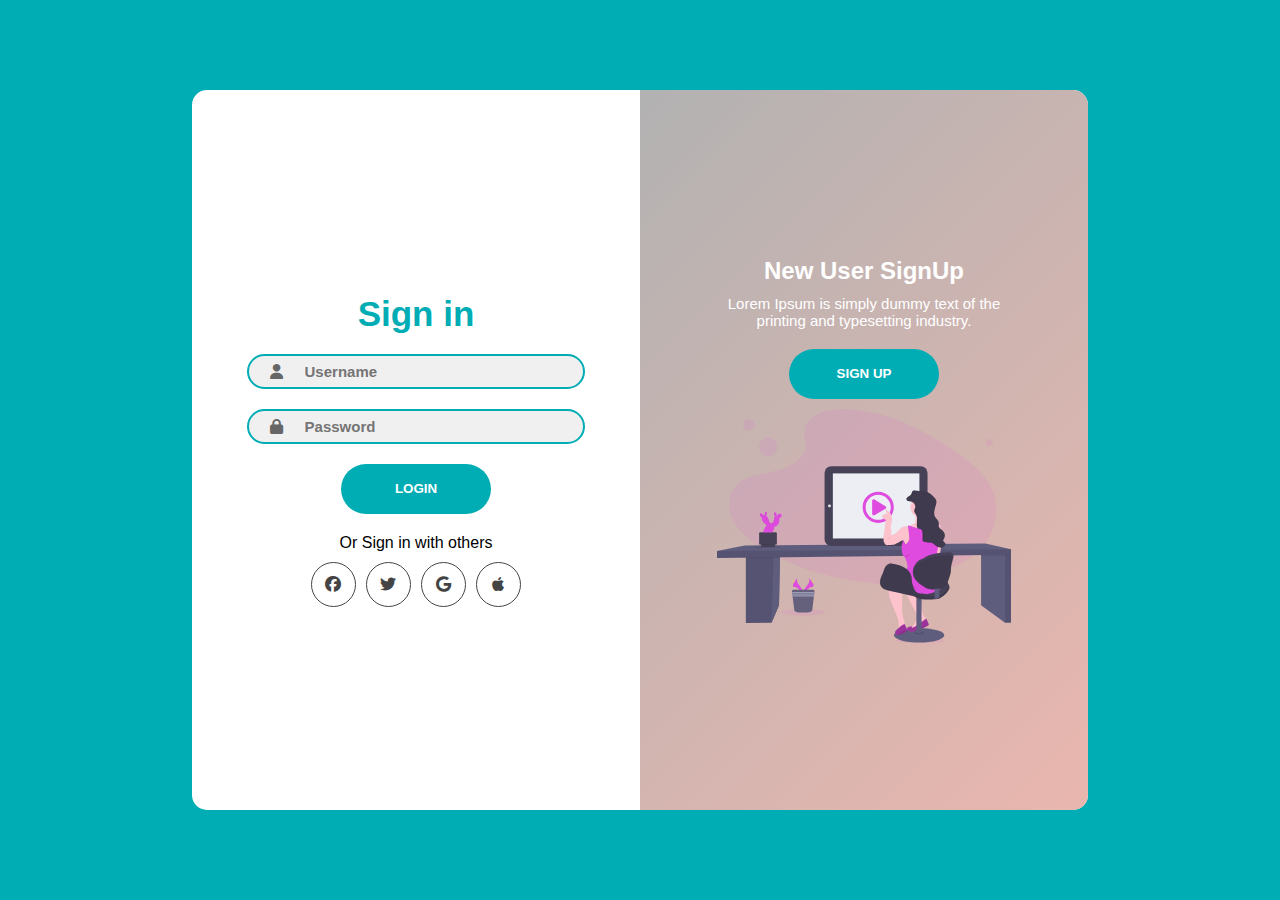
==== index.html @ 56dfc021 "first commit" ====
<!DOCTYPE html>
<html lang="en">
    <head>
        <meta charset="UTF-8">
        <meta http-equiv="X-UV-Compatible" content="IE=edge">
        <meta name="viewport" content="width=device-width, initial-scale=1.-">
        <link rel = "stylesheet" href="https://cdnjs.cloudflare.com/ajax/libs/font-awesome/6.1.2/css/all.min.css">
        <link rel="stylesheet" href="styles.css">
        <title>LOGIN</title>
    </head>
    <body>
        <div class="container">
            <div class="signin-signup">
                <form action="" class="sign-in-form">
                    <h2 class="title">Sign in</h2>
                    <div class="input-field">
                        <i class="fa-sharp fa-solid fa-user"></i>
                        <input type="text" placeholder="Username">

                    </div>
                    <div class="input-field">
                        <i class="fa-sharp fa-solid fa-lock"></i>
                        <input type="text" placeholder="Password">

                    </div>
                    <input type="Submit" value="login" class="btn">
                    <p class="social-text"> Or Sign in with others</p>
                    <div class="social-media">
                        <a href="#" class="social-icon">
                            <i class="fa-brands fa-facebook"></i>
                        </a>
                        <a href="" class="social-icon">
                            <i class="fa-brands fa-twitter"></i>
                        </a>
                        <a href="" class="social-icon">
                            <i class="fa-brands fa-google"></i>
                        </a>
                        <a href="" class="social-icon">
                            <i class="fa-brands fa-apple"></i>
                        </a>
                    </div>
                </form>
                
                <form action="" class="sign-up-form">
                    <h2 class="title">Sign up</h2>
                    <div class="input-field">
                        <i class="fa-sharp fa-solid fa-user"></i>
                        <input type="text" placeholder="Username">

                    </div>
                    <div class="input-field">
                        <i class="fa-solid fa-envelope"></i>
                        <input type="text" placeholder="Email Id">

                    </div>
                    <div class="input-field">
                        <i class="fa-sharp fa-solid fa-lock"></i>
                        <input type="text" placeholder="Password">

                    </div>
                    <div class="input-field">
                        <i class="fa-sharp fa-solid fa-lock"></i>
                        <input type="text" placeholder="Confirm Password">

                    </div>
                    <input type="Submit" value="SignUp" class="btn">
                    <p class="social-text"> Or Sign in with others</p>
                    <div class="social-media">
                        <a href="#" class="social-icon">
                            <i class="fa-brands fa-facebook"></i>
                        </a>
                        <a href="" class="social-icon">
                            <i class="fa-brands fa-twitter"></i>
                        </a>
                        <a href="" class="social-icon">
                            <i class="fa-brands fa-google"></i>
                        </a>
                        <a href="" class="social-icon">
                            <i class="fa-brands fa-apple"></i>
                        </a>
                    </div>
                    <p class="account-text">Already have an account? <a href="#" id="sign-in-btn2">Sign in</a></p>
                </form>
            </div>
            <div class="panels-container">
                <div class="panel left-panel">
                    <div class="content">
                        <h3>Already a User</h3>
                        <p>Lorem Ipsum is simply dummy text of the printing and typesetting industry.</p>
                        <button class="btn" id="sign-in-btn">Sign In</button>
                    </div>
                    <img src="signin.svg" alt="" class="image">
                </div>
                <div class="panel right-panel">
                    <div class="content">
                        <h3>New User SignUp</h3>
                        <p>Lorem Ipsum is simply dummy text of the printing and typesetting industry.</p>
                        <button class="btn" id="sign-up-btn">Sign Up</button>
                    </div>
                    <img src="signup.svg" alt="" class="image">
                </div>
            </div>
        </div>
        <script src="app.js"></script>

    </body>
</html>
---- styles.css ----
*{
    margin: 0;
    padding: 0;
    box-sizing: border-box;
    font-family: 'poppins', sans-serif;
}
body{
    display: flex;
    align-items: center;
    justify-content: center;
    min-height: 100vh;
    background: #00adb5;
}
.container{
    position: relative;
    width: 70vw;
    height: 80vh;
    background: #fff;
    border-radius: 15px;
    box-shadow: 0 4px 20px 0 rgba(0, 0,0, 3) 0 6px 20px 0 rgba(0, 0,0, 3);
    overflow: hidden;
}
.container::before{
    content: "";
    position: absolute;
    top: 0;
    left: -50%;
    width: 100%;
    height: 100%;
    background: linear-gradient(-45deg, #ffb8ad, #b2b2b2);
    z-index: 6;
    transform: translateX(100%);
    transition: 1s ease-in-out;
}
.signin-signup{
    position: absolute;
    top: 0;
    left: 0;
    width: 100%;
    height: 100%;
    display: flex;
    align-items: center;
    justify-content: space-around;
    z-index: 5;
}

form{
    display: flex;
    align-items: center;
    justify-content: center;
    flex-direction: column;
    width: 40%;
    min-width: 238px;
    padding: 0 10px;

}

form.sign-in-form{
    opacity: 1;
    transition: 0.5s ease-in-out;
    transition-delay: 1s;
}

form.sign-up-form{
    opacity: 0;
    transition: 0.5s ease-in-out;
    transition-delay: 1s;
}
.title{
    font-size: 35px;
    color: #00adb5;
    margin-bottom: 10px;
}
.input-field{
    width: 100%;
    height: 35px;
    background: #f0f0f0;
    margin: 10px 0;
    border: 2px solid #00adb5;
    border-radius: 30px;
    display: flex;
    align-items: center;
}

.input-field i {
    flex: 1;
    text-align: center;
    color: #666 ;
    font-size: 15px;

}
.input-field input {
    flex :5 ;
    background: none;
    border: none;
    outline: none;
    width: 100%;
    font-size: 15px;
    font-weight: 700;
    color: #444;

}
.btn{
    width: 150px;
    height: 50px;
    border: none;
    border-radius: 50px;
    background: #00adb5;
    color: #fff;
    font-weight: 600;
    margin: 10px 0;
    text-transform: uppercase;
    cursor: pointer;
}
.btn:hover{
    background: #323232;
}

.social-text{
    margin: 10px 0;
    font-size: 16px;
}

.social-media{
    display: flex;
    justify-content:center ;
}

.social-icon{
    height: 45px;
    width: 45px;
    display: flex;
    align-items: center;
    justify-content: center;
    color: #444;
    border: 1px solid #444;
    border-radius: 50px;
    margin: 0 5px;
}

a{
    text-decoration: none;
}

.social-icon:hover{
    background: #323232;
    color: #fff;
}

.panels-container{
    position: absolute;
    top: 0;
    left: 0;
    width: 100%;
    height: 100%;
    display: flex;
    align-items: center;
    justify-content: space-around;
}
.panel{
    display: flex;
    flex-direction: column;
    align-items: center;
    justify-content: space-around;
    width: 35%;
    min-width: 238px;
    padding: 0 10px;
    text-align: center;
    z-index: 6;
}
.left-panel{
    pointer-events: none;
}
.content{
    color: #ffffff;
}
.panel h3{
    font-size: 24px;
    font-weight: 600;
}
.panel p{
    font-size: 15px;
    padding: 10px;
}
.image{
    width: 100%;
    transition: 1.1s ease-in-out;
    transition-delay: 0.4s;
}
.left-panel .image,
.left-panel .content{
    transform: translateX(-200%);
}

.right-panel .image,
.right-panel .content{
    transform: translateX(0);
}
.account-text{
    display: none;
}

/*Animation*/

.container.sign-up-mode::before{
    transform: translateX(0);
}

.container.sign-up-mode .right-panel .image,
.container.sign-up-mode .right-panel .content{
    transform: translateX(200%);
}

.container.sign-up-mode .left-panel .image,
.container.sign-up-mode .left-panel .content{
    transform: translateX(0);
}
.container.sign-up-mode form.sign-in-form{
    opacity: 0;
}
.container.sign-up-mode form.sign-up-form{
    opacity: 1;
}

.container.sign-up-mode .right-panel{
    pointer-events: none;
}
.container.sign-up-mode .left-panel{
    pointer-events: all;
}

/*Responsive*/

@media (max-width:779px){
    .container{
        width: 100vw;
        height: 100vh;
    }
}

@media (max-width:635px){
    .container::before{
        display: none;
    }
    form{
        width: 80%;
    }
    form.sign-up-form{
        display: none;
    }
    .container.sign-up-mode2 form.sign-up-form{
        display : flex;
        opacity: 1;
    }
    .container.sign-up-mode2 form.sign-in-form{
        display: none;
    }
    .panels-container{
        display: none;
    }
    .account-text{
        display: initial;
        margin-top: 30px;
    }
}

@media (max-width:320px) {
    form{
        width: 90%;
    }
}
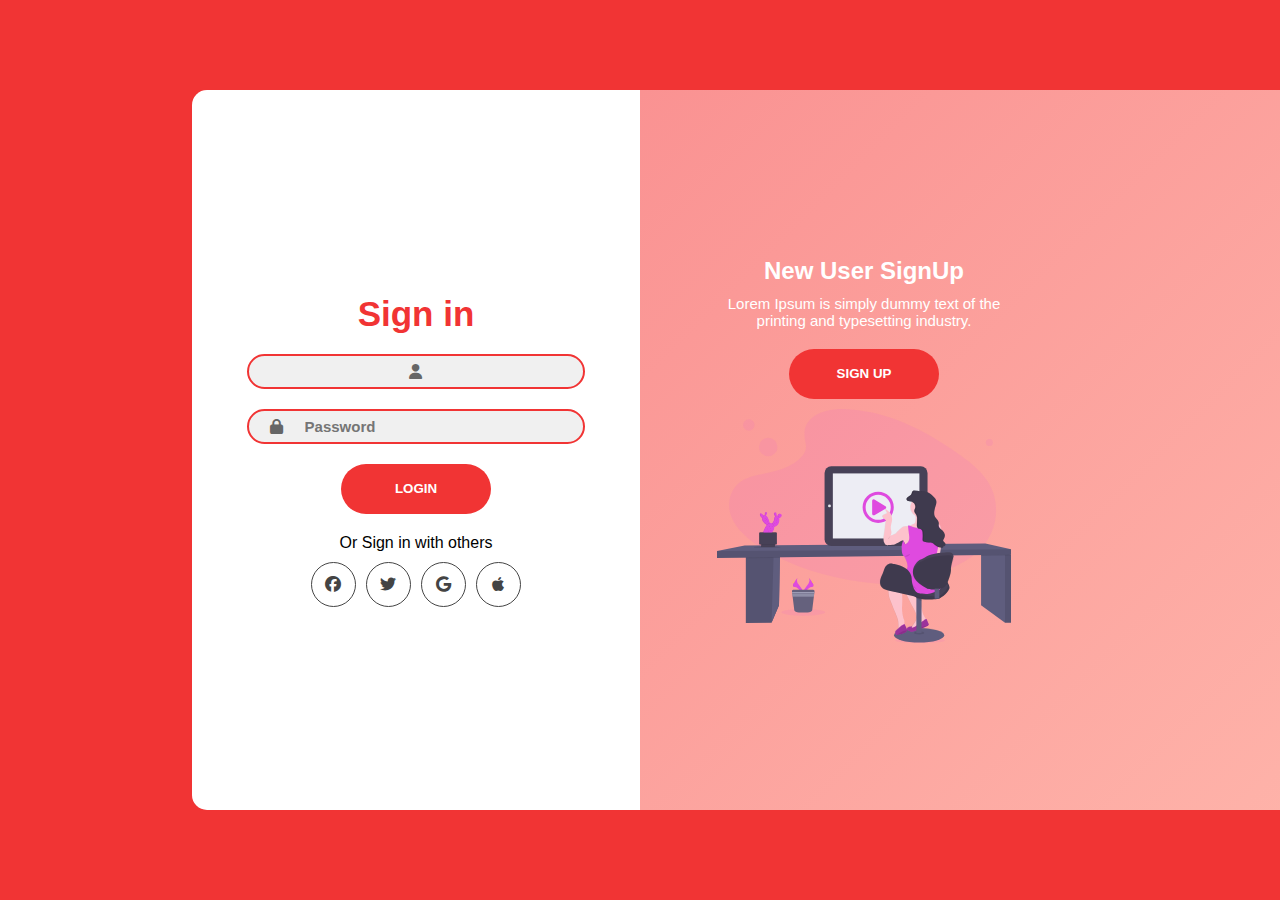
==== commit 086c4584: "sidebranchcommit1" ====
--- a/index.html
+++ b/index.html
@@ -15,7 +15,6 @@
                     <h2 class="title">Sign in</h2>
                     <div class="input-field">
                         <i class="fa-sharp fa-solid fa-user"></i>
-                        <input type="text" placeholder="Username">
 
                     </div>
                     <div class="input-field">
@@ -44,7 +43,6 @@
                 <form action="" class="sign-up-form">
                     <h2 class="title">Sign up</h2>
                     <div class="input-field">
-                        <i class="fa-sharp fa-solid fa-user"></i>
                         <input type="text" placeholder="Username">
 
                     </div>
--- a/styles.css
+++ b/styles.css
@@ -9,7 +9,7 @@
     align-items: center;
     justify-content: center;
     min-height: 100vh;
-    background: #00adb5;
+    background: #f13434;
 }
 .container{
     position: relative;
@@ -17,8 +17,6 @@
     height: 80vh;
     background: #fff;
     border-radius: 15px;
-    box-shadow: 0 4px 20px 0 rgba(0, 0,0, 3) 0 6px 20px 0 rgba(0, 0,0, 3);
-    overflow: hidden;
 }
 .container::before{
     content: "";
@@ -27,7 +25,7 @@
     left: -50%;
     width: 100%;
     height: 100%;
-    background: linear-gradient(-45deg, #ffb8ad, #b2b2b2);
+    background: linear-gradient(-45deg, #ffb8ad, #fa9292);
     z-index: 6;
     transform: translateX(100%);
     transition: 1s ease-in-out;
@@ -68,7 +66,7 @@
 }
 .title{
     font-size: 35px;
-    color: #00adb5;
+    color: #f13434;
     margin-bottom: 10px;
 }
 .input-field{
@@ -76,7 +74,7 @@
     height: 35px;
     background: #f0f0f0;
     margin: 10px 0;
-    border: 2px solid #00adb5;
+    border: 2px solid #f13434;
     border-radius: 30px;
     display: flex;
     align-items: center;
@@ -105,7 +103,7 @@
     height: 50px;
     border: none;
     border-radius: 50px;
-    background: #00adb5;
+    background: #f13434;
     color: #fff;
     font-weight: 600;
     margin: 10px 0;
@@ -113,7 +111,7 @@
     cursor: pointer;
 }
 .btn:hover{
-    background: #323232;
+    background: #ff0101;
 }
 
 .social-text{
@@ -143,7 +141,7 @@
 }
 
 .social-icon:hover{
-    background: #323232;
+    background: #ff0101;
     color: #fff;
 }
 
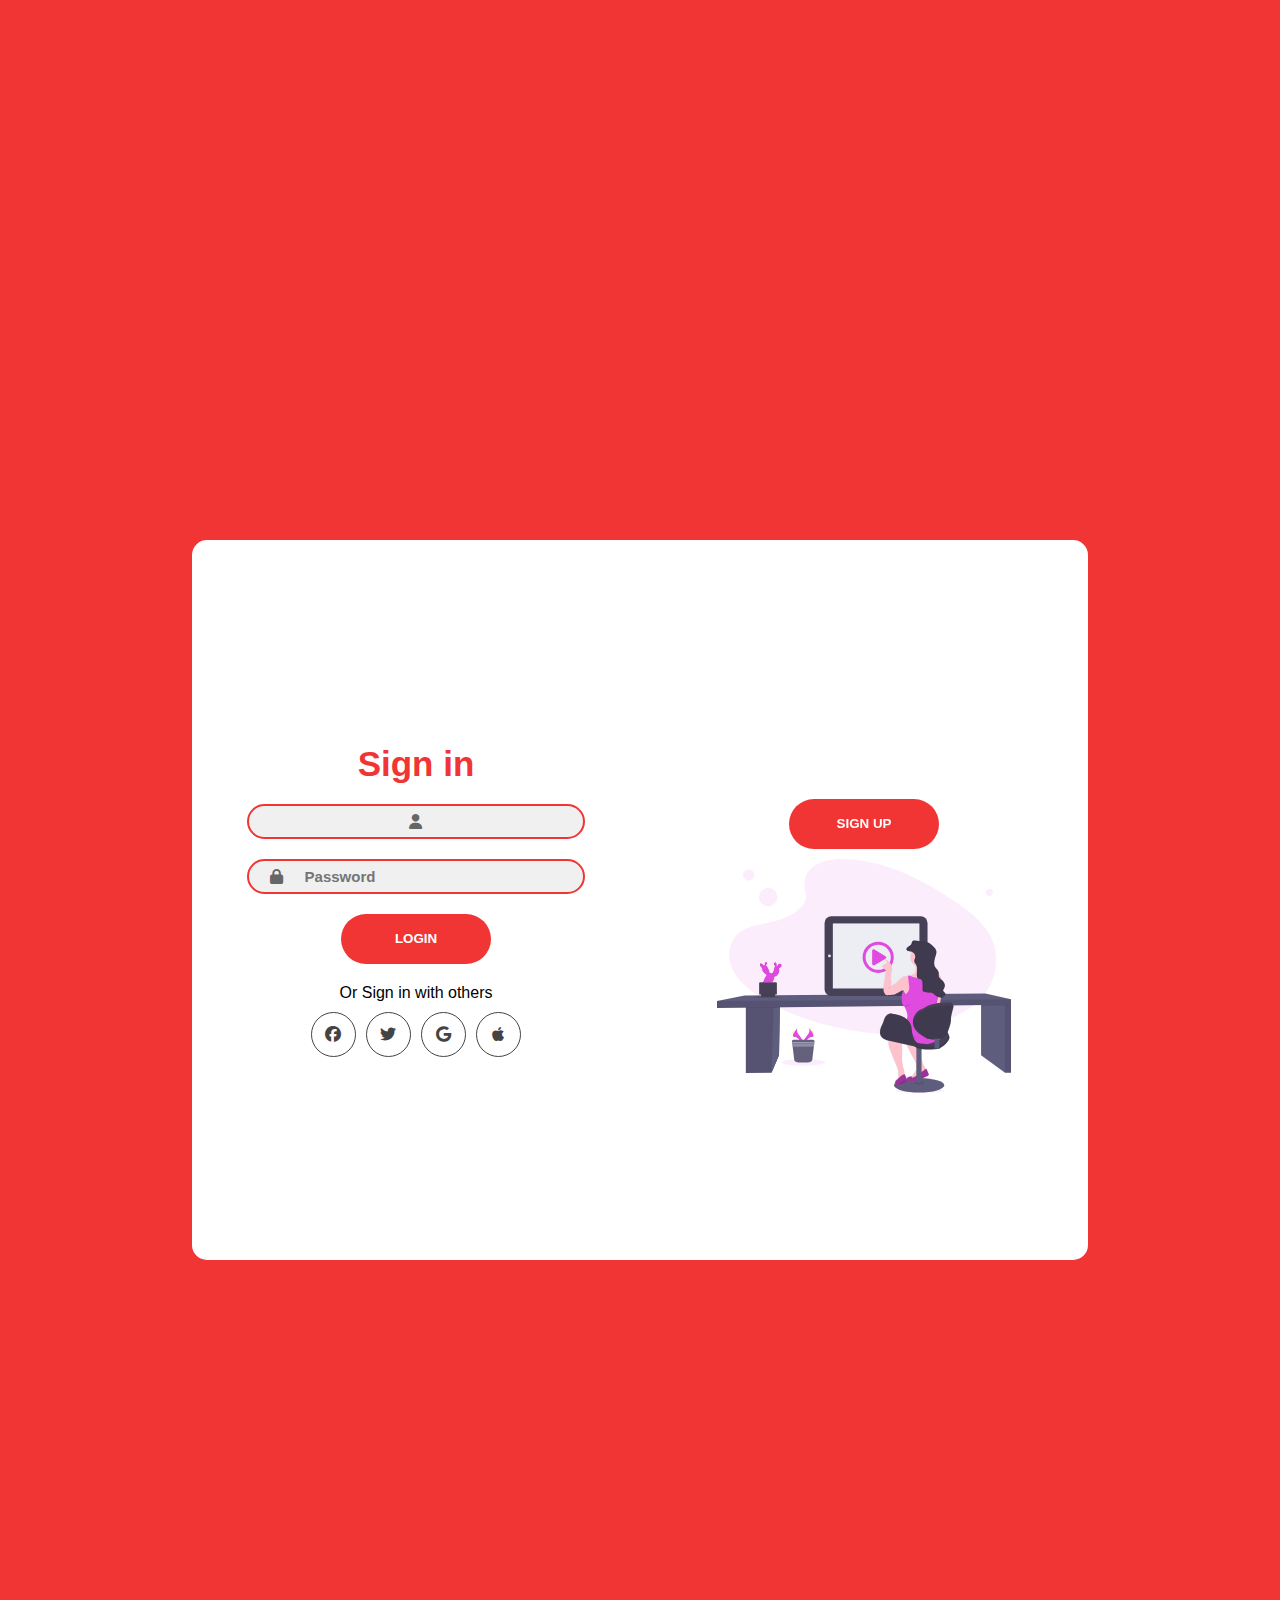
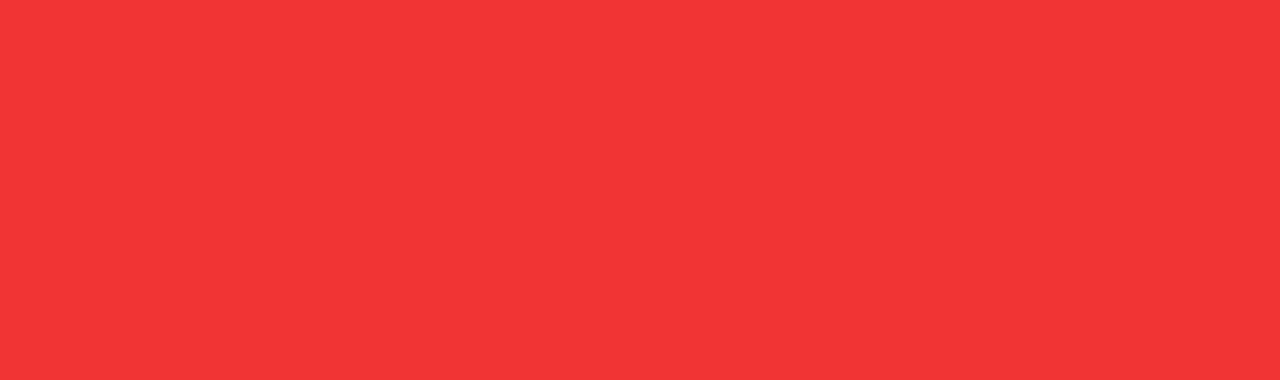
==== commit d48a5306: "fifth commit" ====
--- a/index.html
+++ b/index.html
@@ -40,6 +40,7 @@
                     </div>
                 </form>
                 
+                
                 <form action="" class="sign-up-form">
                     <h2 class="title">Sign up</h2>
                     <div class="input-field">
@@ -51,6 +52,12 @@
                         <input type="text" placeholder="Email Id">
 
                     </div>
+
+                    <div class="input-field">
+                      <i class="fa-solid fa-envelope"></i>
+                      <input type="text" placeholder="Email Id">
+                  </div>
+
                     <div class="input-field">
                         <i class="fa-sharp fa-solid fa-lock"></i>
                         <input type="text" placeholder="Password">
--- a/styles.css
+++ b/styles.css
@@ -8,7 +8,7 @@
     display: flex;
     align-items: center;
     justify-content: center;
-    min-height: 100vh;
+    min-height: 200vh;
     background: #f13434;
 }
 .container{
@@ -23,8 +23,8 @@
     position: absolute;
     top: 0;
     left: -50%;
-    width: 100%;
-    height: 100%;
+    width: 200%;
+    height: 200%;
     background: linear-gradient(-45deg, #ffb8ad, #fa9292);
     z-index: 6;
     transform: translateX(100%);
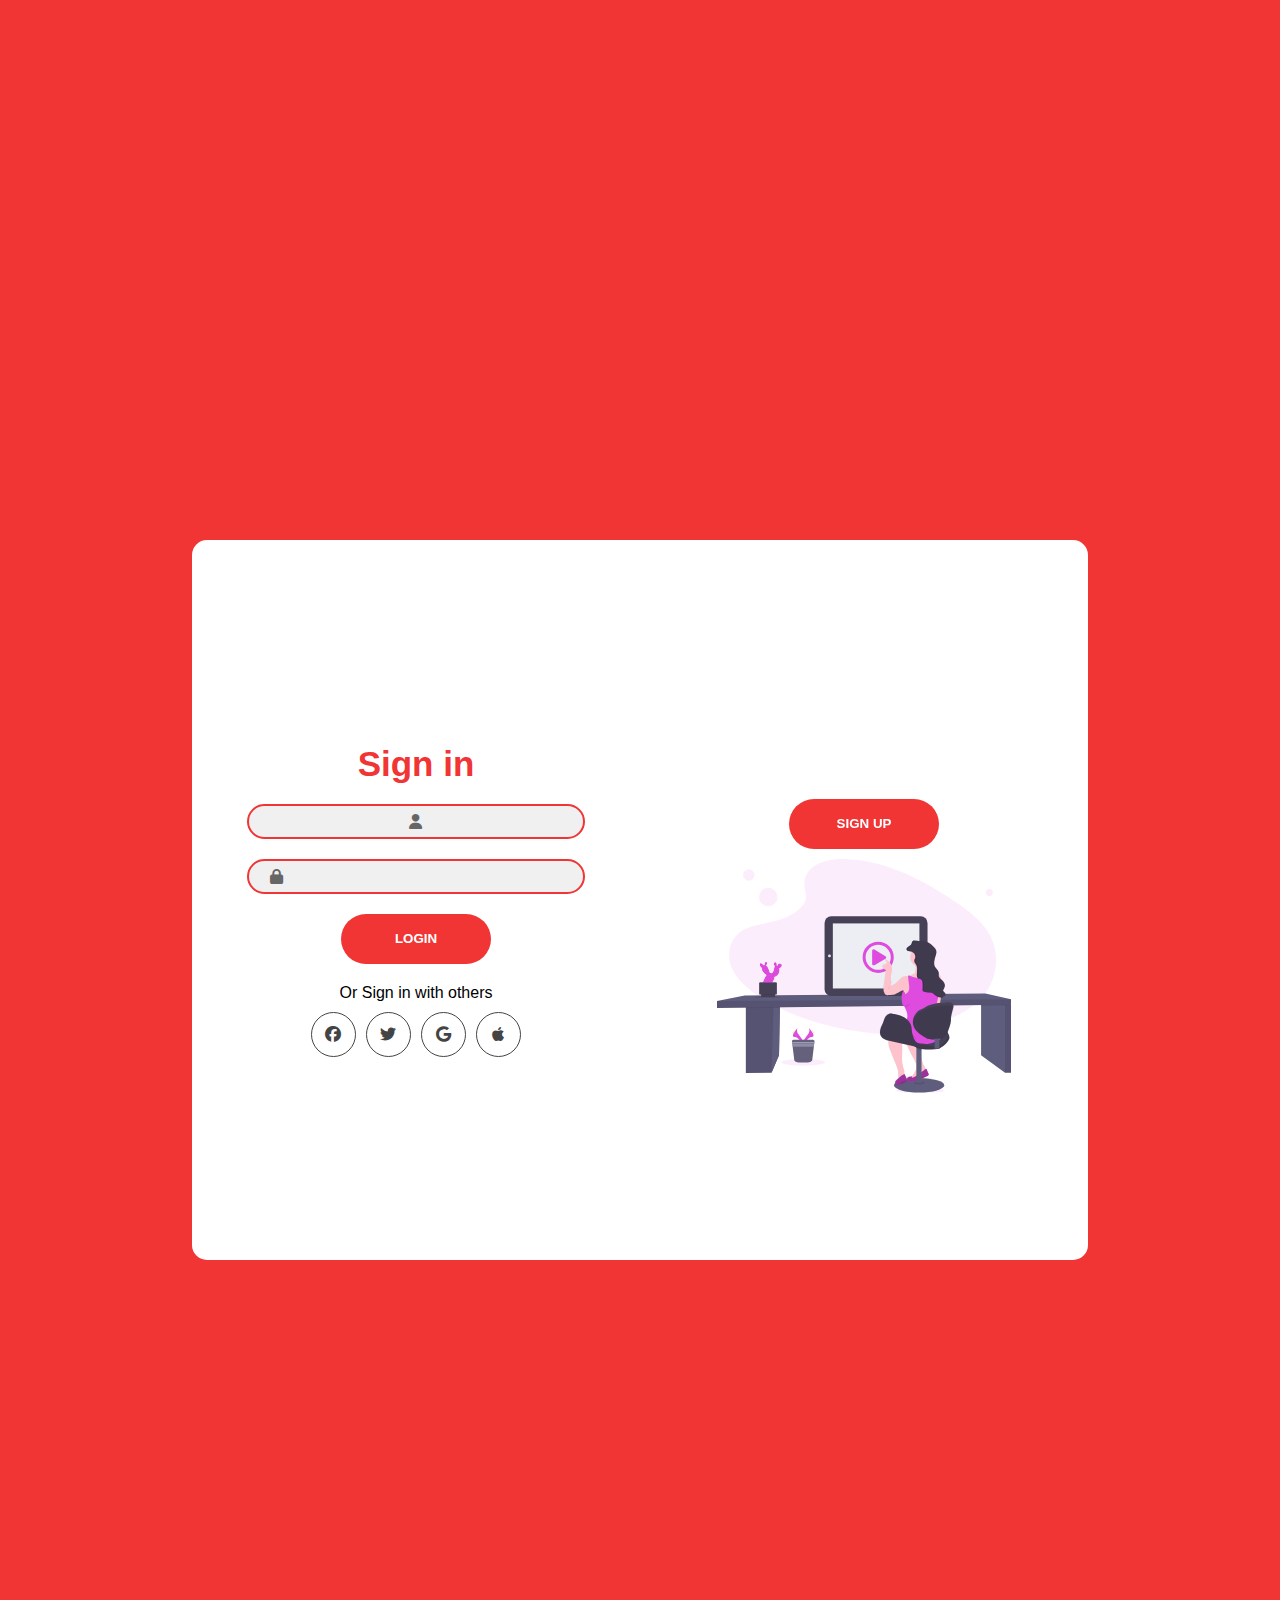
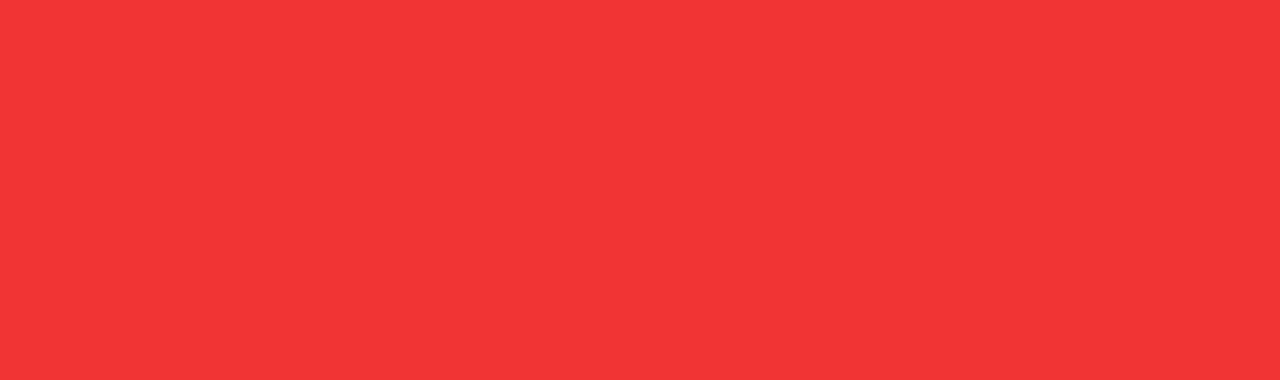
==== commit a73b17af: "abc 2" ====
--- a/index.html
+++ b/index.html
@@ -19,7 +19,7 @@
                     </div>
                     <div class="input-field">
                         <i class="fa-sharp fa-solid fa-lock"></i>
-                        <input type="text" placeholder="Password">
+                        <input type="button" placeholder="Password">
 
                     </div>
                     <input type="Submit" value="login" class="btn">
@@ -42,7 +42,7 @@
                 
                 
                 <form action="" class="sign-up-form">
-                    <h2 class="title">Sign up</h2>
+                    <h2 class="defghi">Sign up</h2>
                     <div class="input-field">
                         <input type="text" placeholder="Username">
 
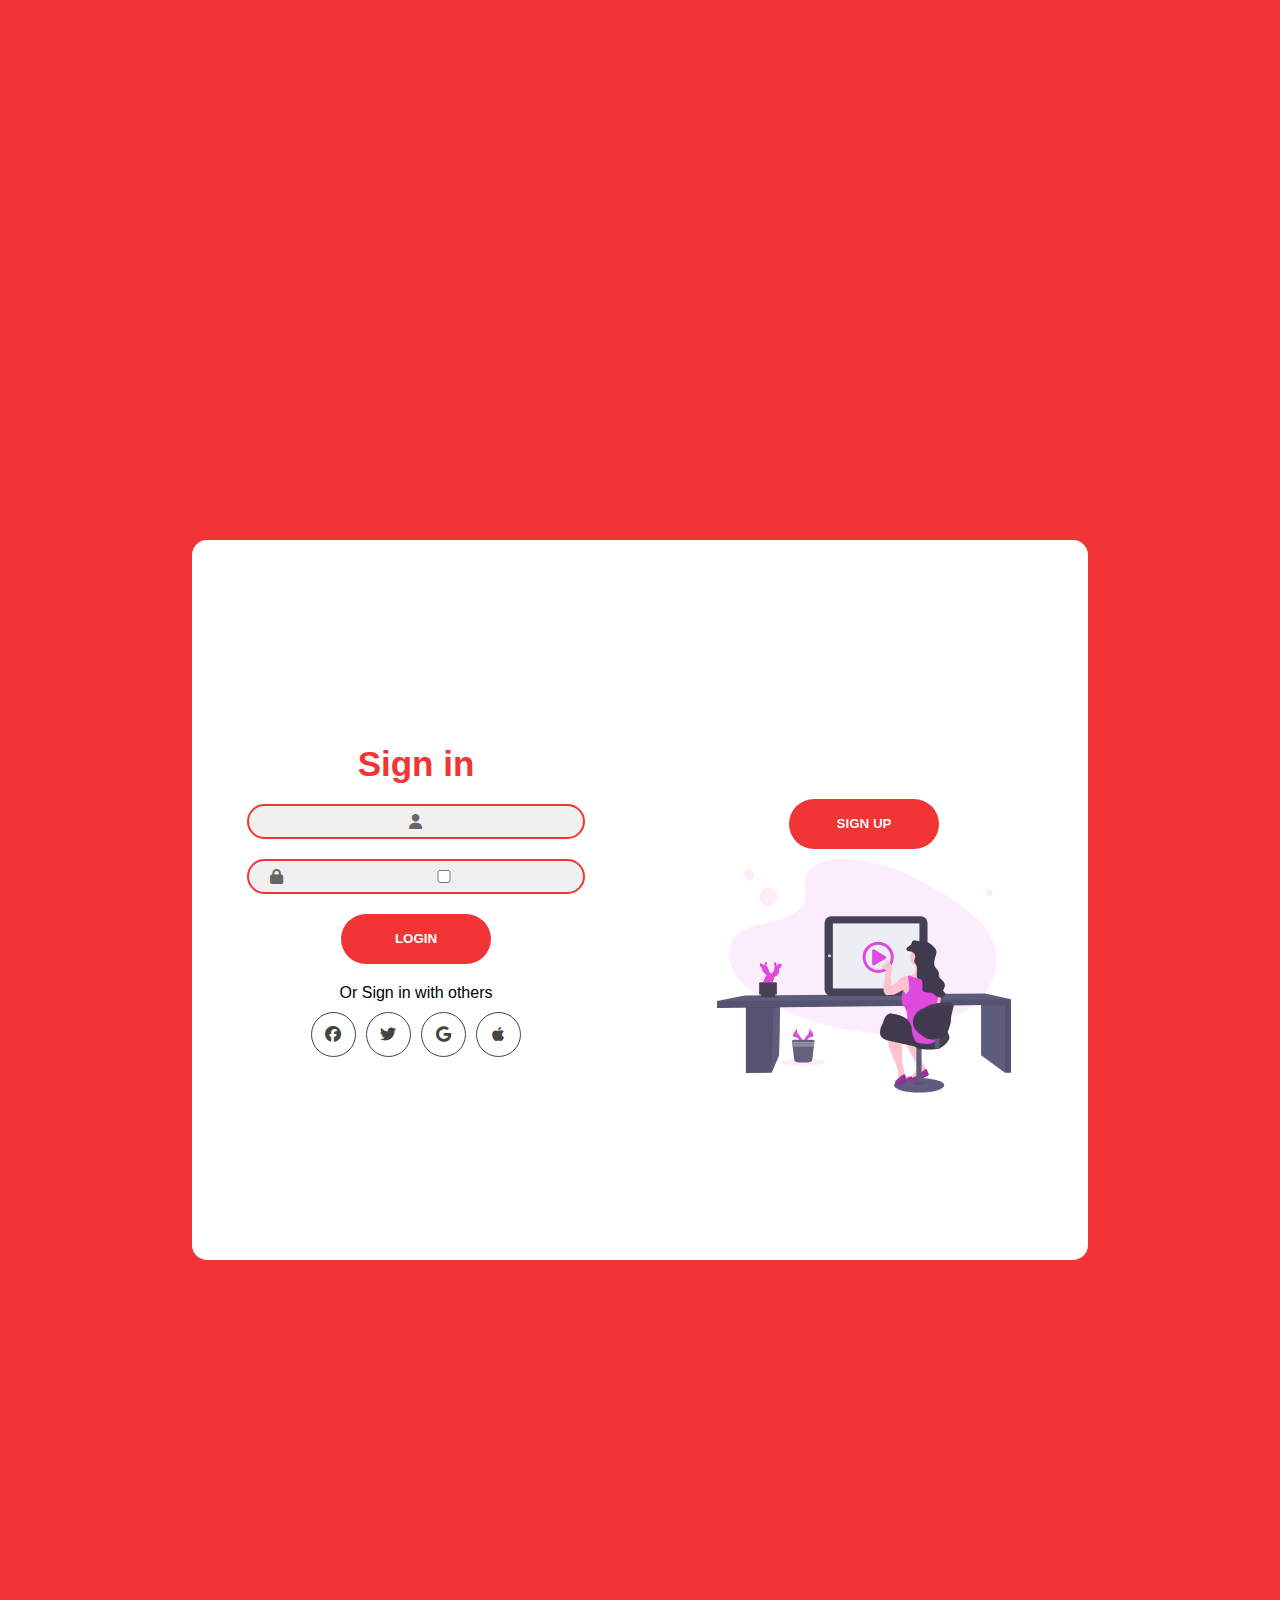
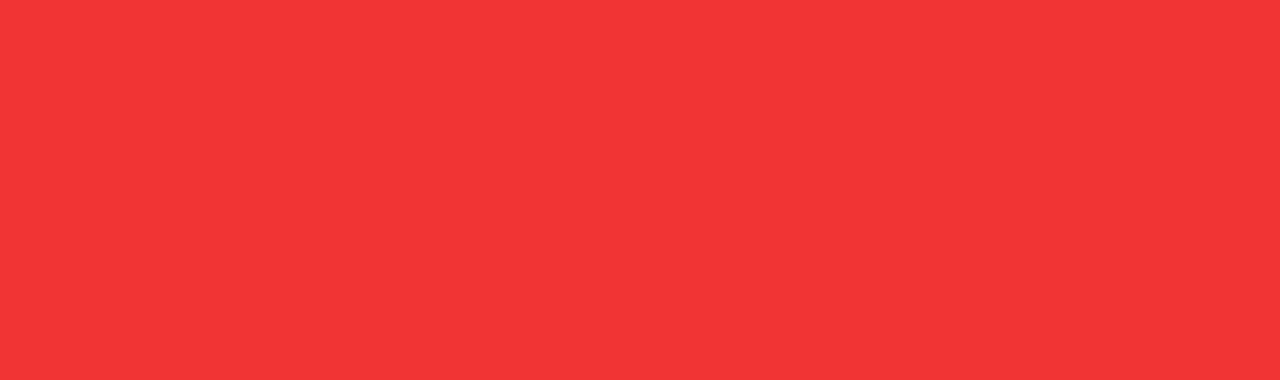
==== commit 2020f535: "master commit 5" ====
--- a/index.html
+++ b/index.html
@@ -19,7 +19,7 @@
                     </div>
                     <div class="input-field">
                         <i class="fa-sharp fa-solid fa-lock"></i>
-                        <input type="button" placeholder="Password">
+                        <input type="checkbox" placeholder="Password">
 
                     </div>
                     <input type="Submit" value="login" class="btn">
@@ -44,12 +44,12 @@
                 <form action="" class="sign-up-form">
                     <h2 class="defghi">Sign up</h2>
                     <div class="input-field">
-                        <input type="text" placeholder="Username">
+                        <input type="checkbox" placeholder="Username">
 
                     </div>
                     <div class="input-field">
                         <i class="fa-solid fa-envelope"></i>
-                        <input type="text" placeholder="Email Id">
+                        <input type="checkbox" placeholder="Email Id">
 
                     </div>
 
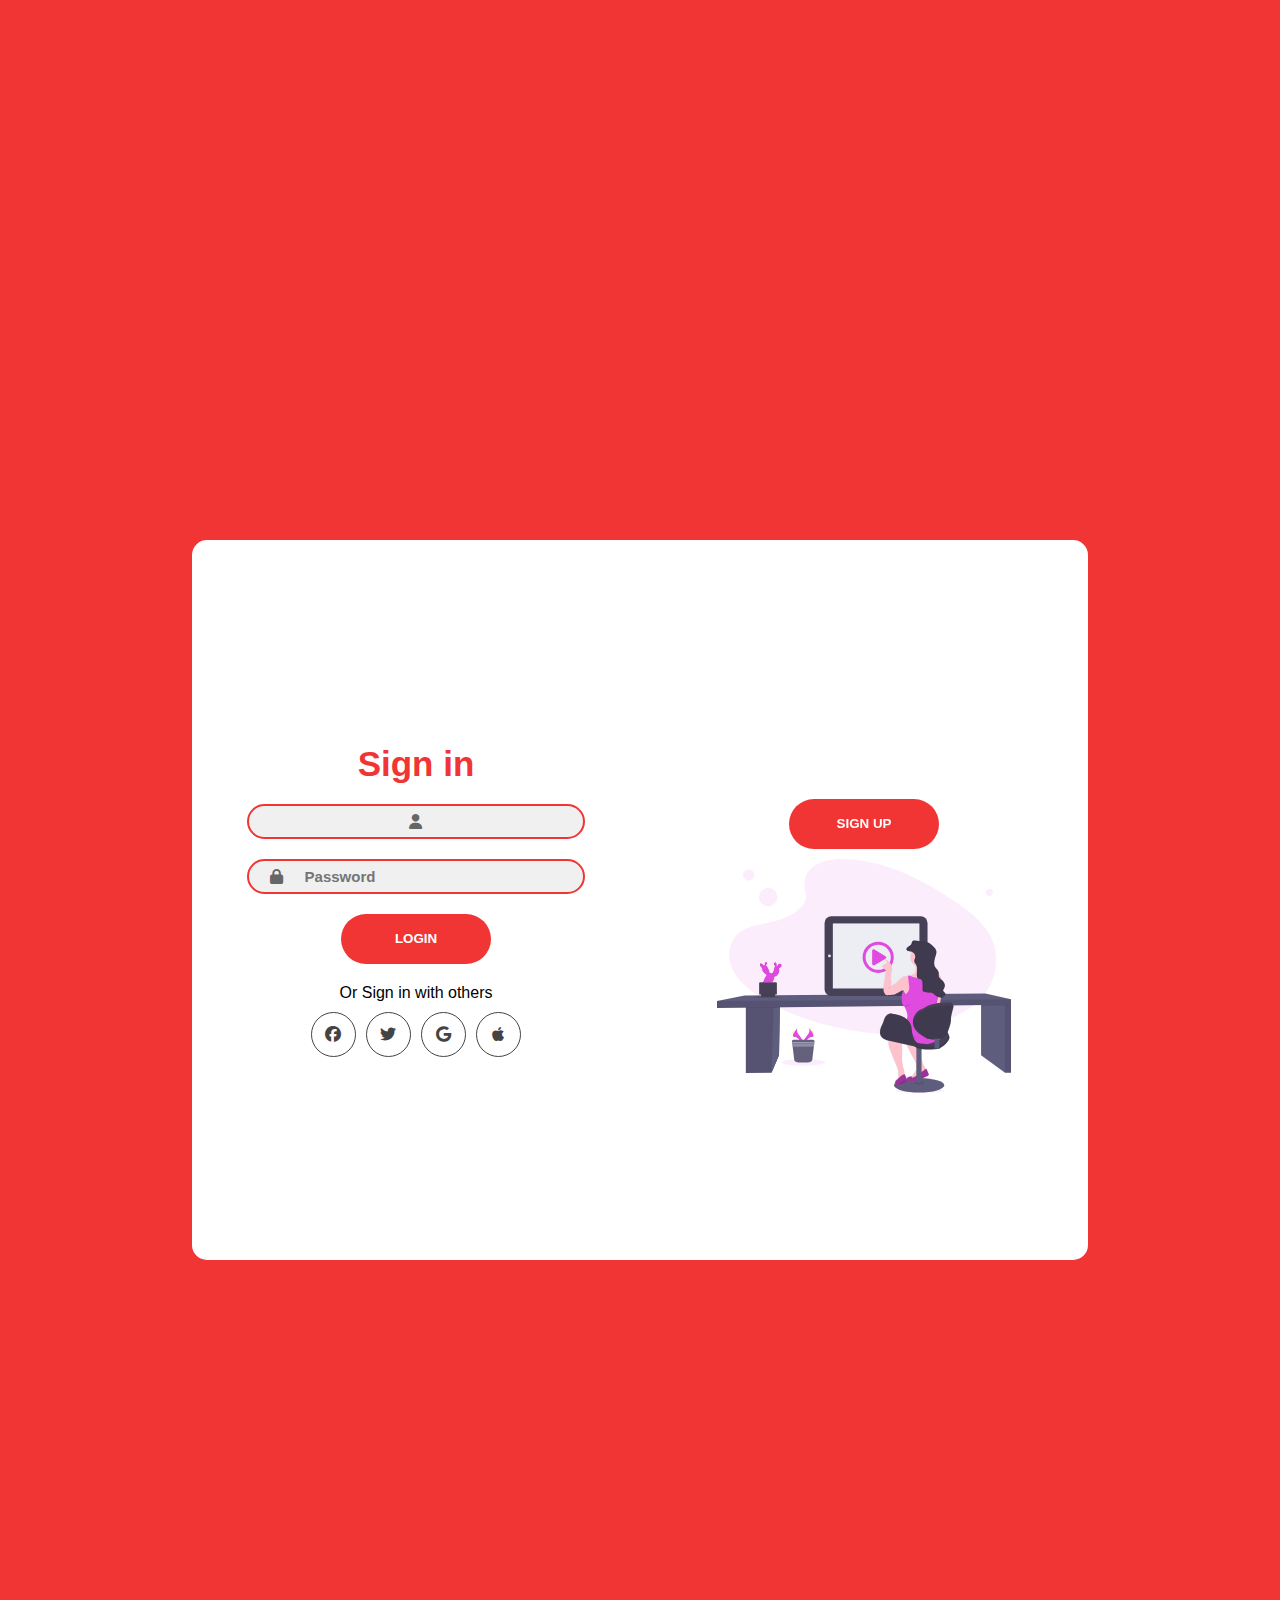
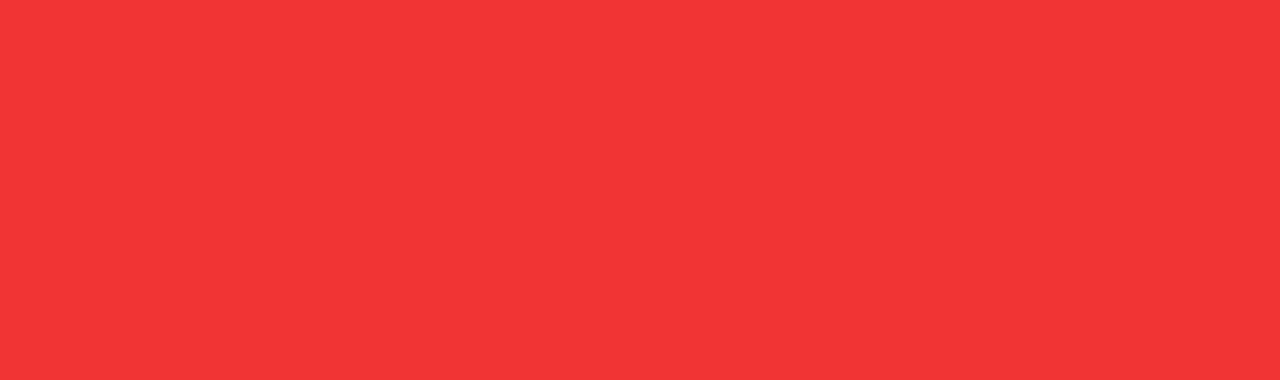
==== commit 55decba3: "commit to github 1" ====
--- a/index.html
+++ b/index.html
@@ -19,7 +19,7 @@
                     </div>
                     <div class="input-field">
                         <i class="fa-sharp fa-solid fa-lock"></i>
-                        <input type="checkbox" placeholder="Password">
+                        <input type="text" placeholder="Password">
 
                     </div>
                     <input type="Submit" value="login" class="btn">
@@ -44,12 +44,12 @@
                 <form action="" class="sign-up-form">
                     <h2 class="defghi">Sign up</h2>
                     <div class="input-field">
-                        <input type="checkbox" placeholder="Username">
+                        <input type="button" placeholder="Username">
 
                     </div>
                     <div class="input-field">
                         <i class="fa-solid fa-envelope"></i>
-                        <input type="checkbox" placeholder="Email Id">
+                        <input type="button" placeholder="Email Id">
 
                     </div>
 
--- a/styles.css
+++ b/styles.css
@@ -4,6 +4,7 @@
     box-sizing: border-box;
     font-family: 'poppins', sans-serif;
 }
+
 body{
     display: flex;
     align-items: center;
@@ -11,6 +12,7 @@
     min-height: 200vh;
     background: #f13434;
 }
+
 .container{
     position: relative;
     width: 70vw;
@@ -18,6 +20,7 @@
     background: #fff;
     border-radius: 15px;
 }
+
 .container::before{
     content: "";
     position: absolute;
@@ -30,6 +33,7 @@
     transform: translateX(100%);
     transition: 1s ease-in-out;
 }
+
 .signin-signup{
     position: absolute;
     top: 0;
@@ -50,7 +54,6 @@
     width: 40%;
     min-width: 238px;
     padding: 0 10px;
-
 }
 
 form.sign-in-form{
@@ -64,11 +67,13 @@
     transition: 0.5s ease-in-out;
     transition-delay: 1s;
 }
+
 .title{
     font-size: 35px;
     color: #f13434;
     margin-bottom: 10px;
 }
+
 .input-field{
     width: 100%;
     height: 35px;
